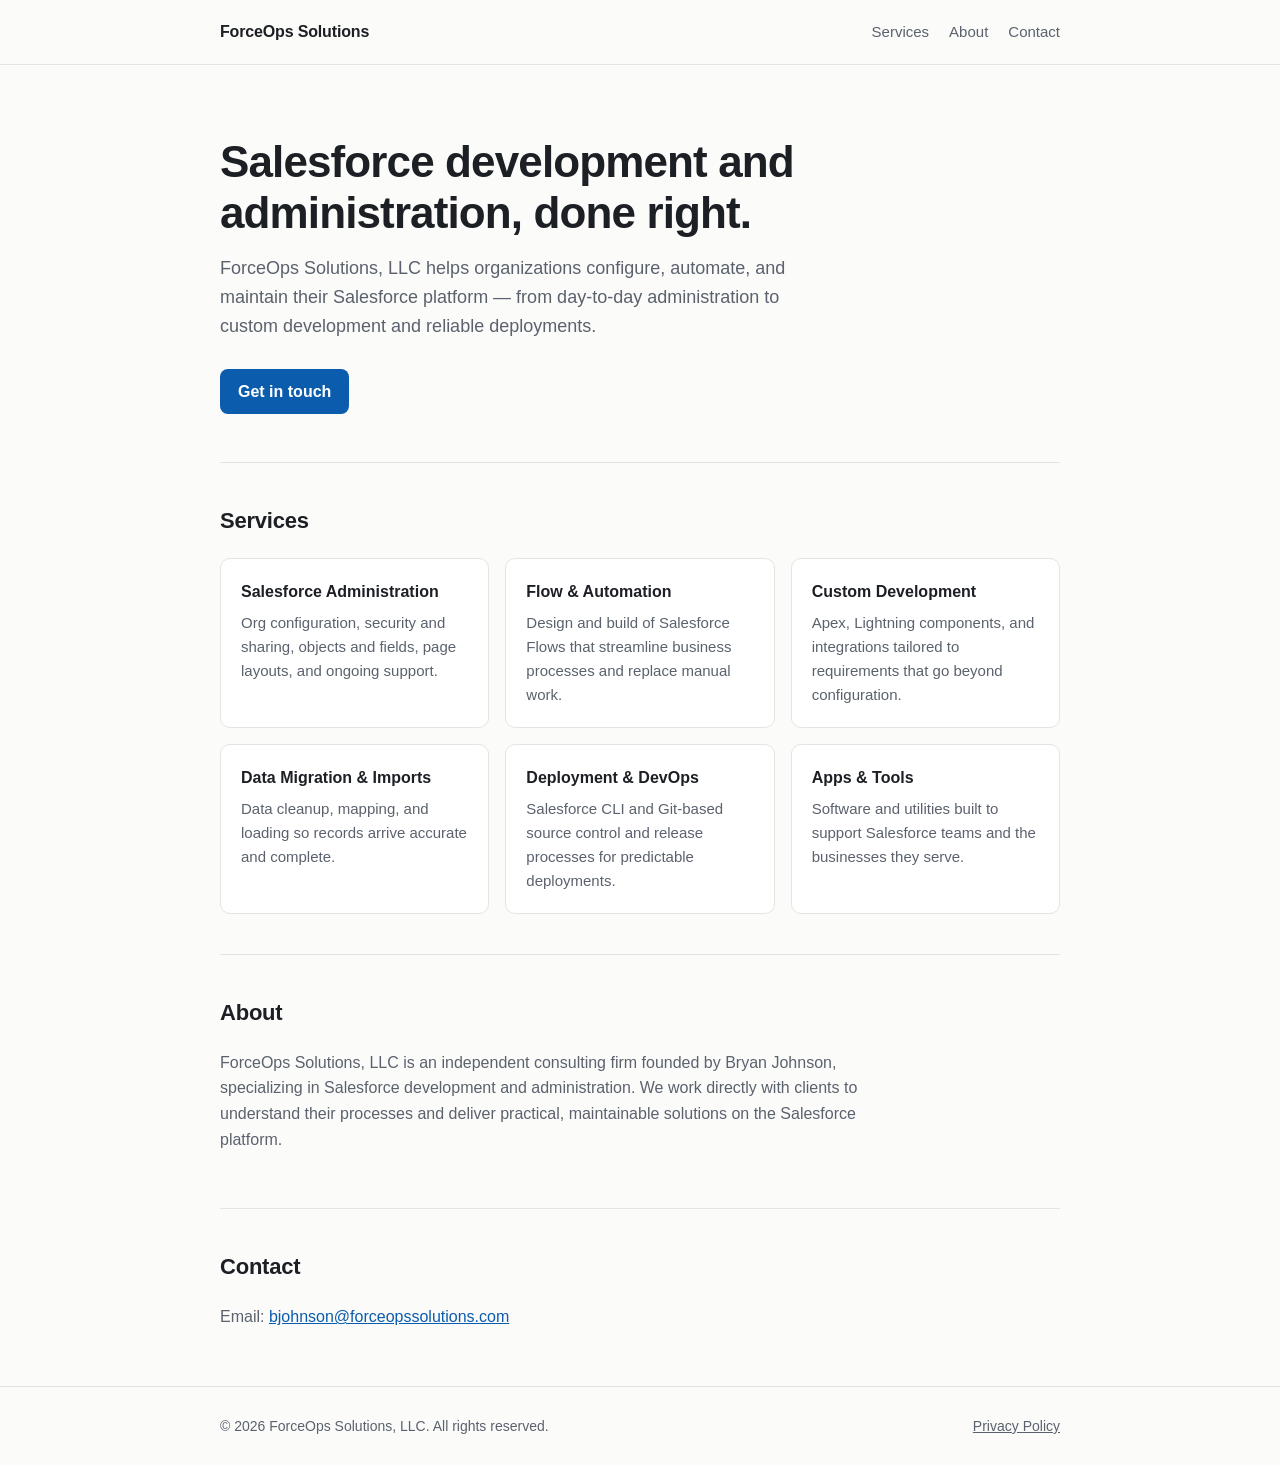
==== index.html @ 9b919244 "Add site homepage and privacy policy" ====
<!doctype html>
<html lang="en">
<head>
<meta charset="utf-8">
<meta name="viewport" content="width=device-width, initial-scale=1">
<title>ForceOps Solutions, LLC — Salesforce Consulting</title>
<meta name="description" content="ForceOps Solutions, LLC provides Salesforce development, administration, automation, and data services.">
<link rel="stylesheet" href="styles.css">
</head>
<body>
<header><div class="wrap">
  <a class="brand" href="./">ForceOps Solutions</a>
  <nav><a href="#services">Services</a><a href="#about">About</a><a href="#contact">Contact</a></nav>
</div></header>

<main class="wrap">
  <div class="hero">
    <h1>Salesforce development and administration, done right.</h1>
    <p>ForceOps Solutions, LLC helps organizations configure, automate, and maintain their Salesforce platform — from day-to-day administration to custom development and reliable deployments.</p>
    <a class="btn" href="mailto:bjohnson@forceopssolutions.com">Get in touch</a>
  </div>

  <section id="services">
    <h2>Services</h2>
    <div class="grid">
      <div class="card"><h3>Salesforce Administration</h3><p>Org configuration, security and sharing, objects and fields, page layouts, and ongoing support.</p></div>
      <div class="card"><h3>Flow &amp; Automation</h3><p>Design and build of Salesforce Flows that streamline business processes and replace manual work.</p></div>
      <div class="card"><h3>Custom Development</h3><p>Apex, Lightning components, and integrations tailored to requirements that go beyond configuration.</p></div>
      <div class="card"><h3>Data Migration &amp; Imports</h3><p>Data cleanup, mapping, and loading so records arrive accurate and complete.</p></div>
      <div class="card"><h3>Deployment &amp; DevOps</h3><p>Salesforce CLI and Git-based source control and release processes for predictable deployments.</p></div>
      <div class="card"><h3>Apps &amp; Tools</h3><p>Software and utilities built to support Salesforce teams and the businesses they serve.</p></div>
    </div>
  </section>

  <section id="about">
    <h2>About</h2>
    <div class="prose">
      <p>ForceOps Solutions, LLC is an independent consulting firm founded by Bryan Johnson, specializing in Salesforce development and administration. We work directly with clients to understand their processes and deliver practical, maintainable solutions on the Salesforce platform.</p>
    </div>
  </section>

  <section id="contact">
    <h2>Contact</h2>
    <div class="prose">
      <p>Email: <a href="mailto:bjohnson@forceopssolutions.com">bjohnson@forceopssolutions.com</a></p>
    </div>
  </section>
</main>

<footer><div class="wrap">
  <span>&copy; <span id="y">2026</span> ForceOps Solutions, LLC. All rights reserved.</span>
  <a href="privacy.html">Privacy Policy</a>
</div></footer>
<script>document.getElementById('y').textContent=new Date().getFullYear()</script>
</body>
</html>
---- styles.css ----
:root{--bg:#fbfbfa;--fg:#1c1f24;--muted:#5b626d;--line:#e4e4e1;--accent:#0b5cad;--card:#ffffff}
@media (prefers-color-scheme:dark){:root{--bg:#121417;--fg:#e8eaed;--muted:#a0a7b1;--line:#2a2e34;--accent:#6aa9ec;--card:#181b1f}}
*{box-sizing:border-box}
html{-webkit-text-size-adjust:100%}
body{margin:0;background:var(--bg);color:var(--fg);font:16px/1.6 -apple-system,BlinkMacSystemFont,"Segoe UI",Roboto,Helvetica,Arial,sans-serif}
a{color:var(--accent)}
.wrap{max-width:880px;margin:0 auto;padding:0 20px}
header{border-bottom:1px solid var(--line)}
header .wrap{display:flex;justify-content:space-between;align-items:center;height:64px}
.brand{font-weight:650;letter-spacing:-.01em;color:var(--fg);text-decoration:none}
nav a{color:var(--muted);text-decoration:none;margin-left:20px;font-size:15px}
nav a:hover{color:var(--fg)}
.hero{padding:72px 0 48px}
.hero h1{font-size:clamp(30px,5vw,44px);line-height:1.15;letter-spacing:-.02em;margin:0 0 16px}
.hero p{font-size:18px;color:var(--muted);max-width:620px;margin:0 0 28px}
.btn{display:inline-block;background:var(--accent);color:#fff;padding:10px 18px;border-radius:8px;text-decoration:none;font-weight:550}
section{padding:40px 0;border-top:1px solid var(--line)}
h2{font-size:22px;letter-spacing:-.01em;margin:0 0 20px}
.grid{display:grid;grid-template-columns:repeat(auto-fit,minmax(240px,1fr));gap:16px}
.card{background:var(--card);border:1px solid var(--line);border-radius:10px;padding:20px}
.card h3{font-size:16px;margin:0 0 6px}
.card p{margin:0;color:var(--muted);font-size:15px}
.prose{max-width:680px}
.prose p,.prose li{color:var(--muted)}
.prose h2{margin-top:32px}
footer{border-top:1px solid var(--line);padding:28px 0;color:var(--muted);font-size:14px}
footer .wrap{display:flex;flex-wrap:wrap;gap:12px;justify-content:space-between}
footer a{color:var(--muted)}
@media (max-width:520px){nav a{margin-left:14px}}
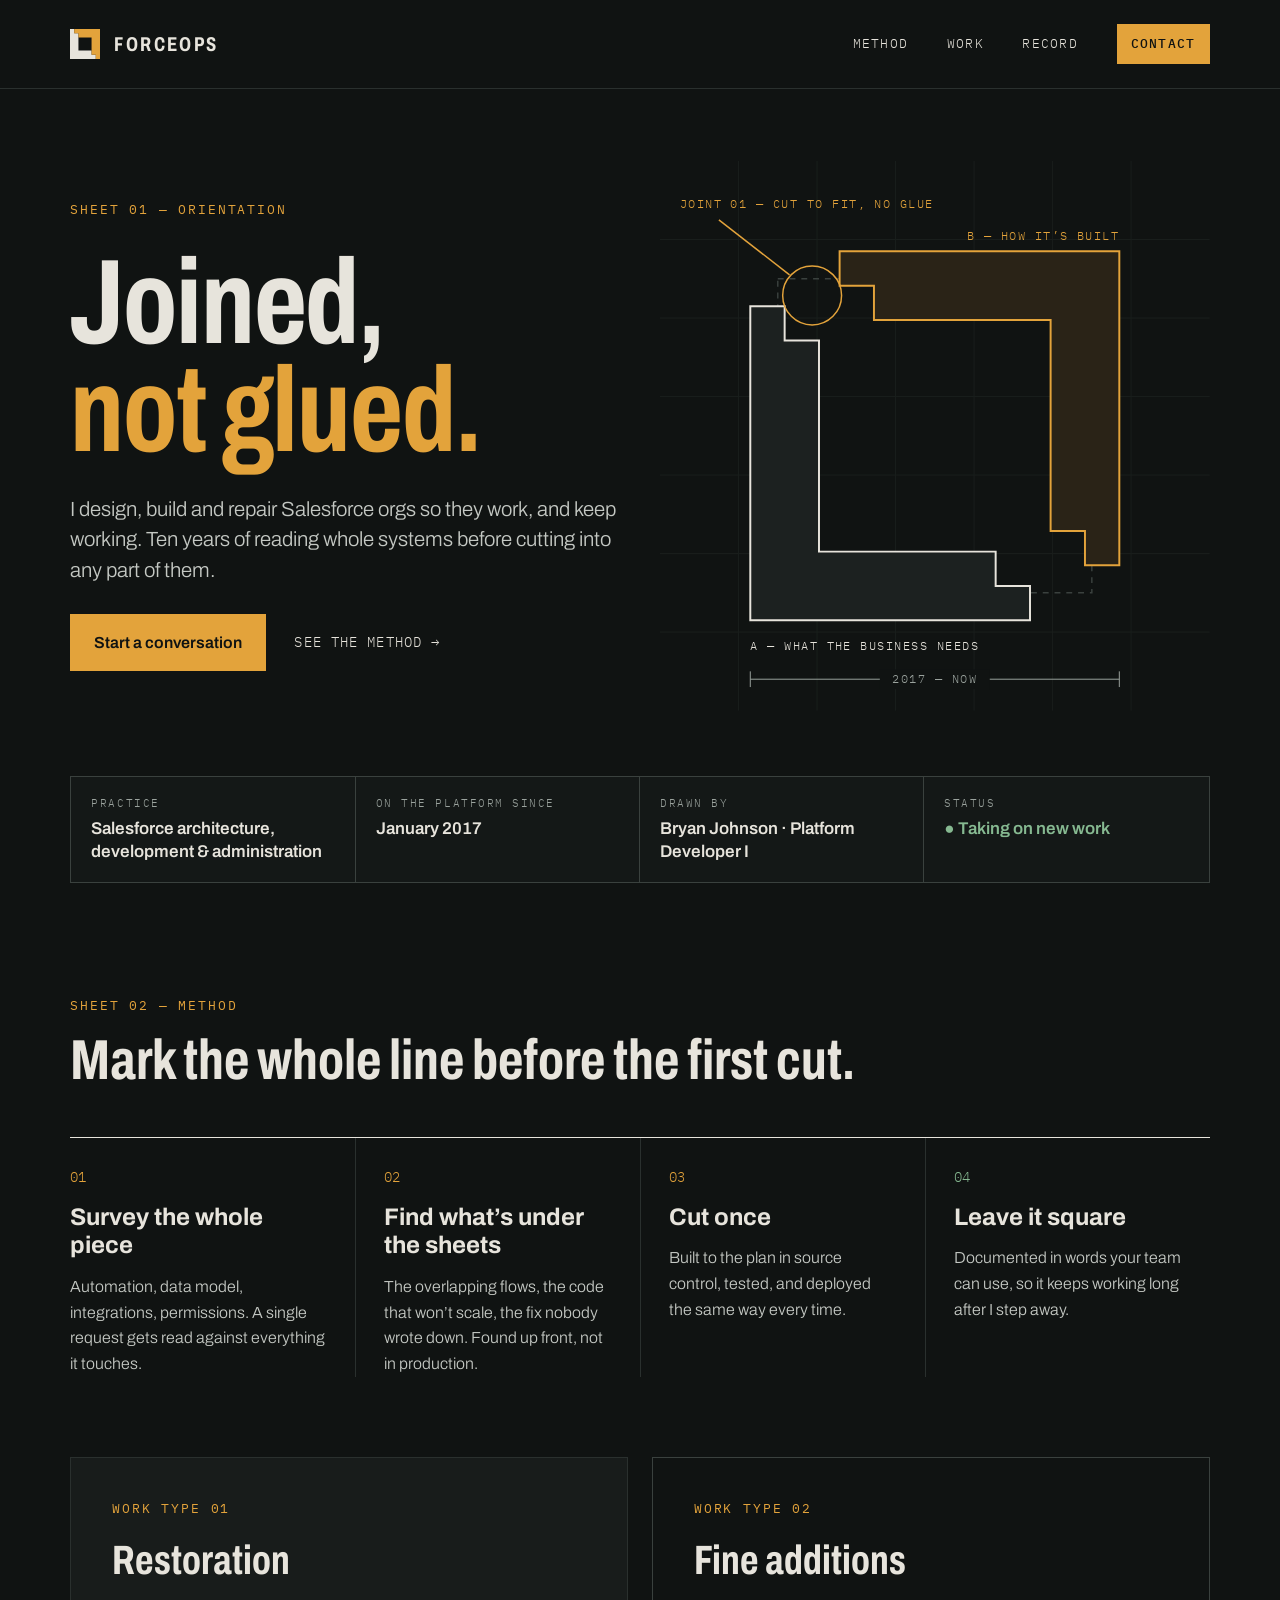
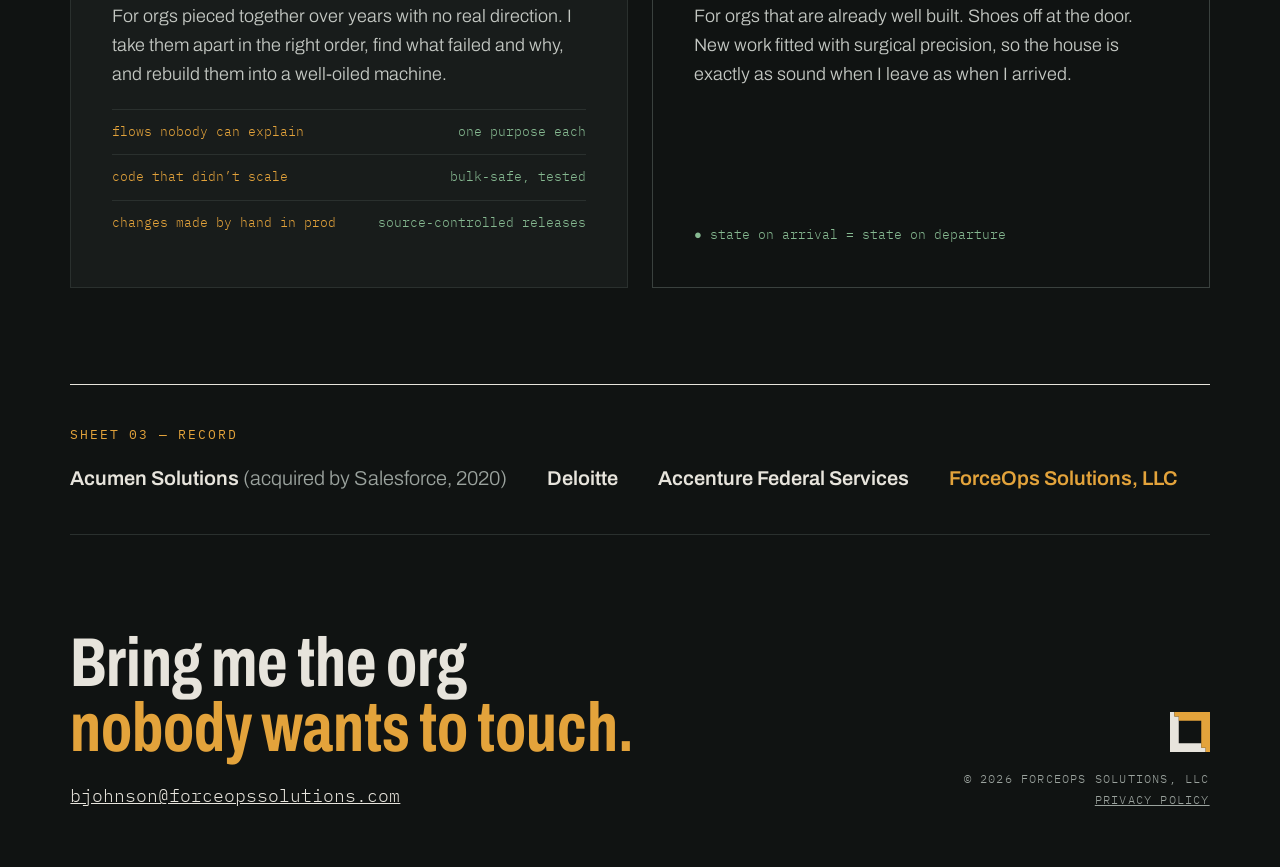
==== commit f81c5f58: "Brand site: joined, not glued" ====
--- a/index.html
+++ b/index.html
@@ -3,54 +3,152 @@
 <head>
 <meta charset="utf-8">
 <meta name="viewport" content="width=device-width, initial-scale=1">
-<title>ForceOps Solutions, LLC — Salesforce Consulting</title>
-<meta name="description" content="ForceOps Solutions, LLC provides Salesforce development, administration, automation, and data services.">
+<title>ForceOps Solutions — Salesforce, joined not glued</title>
+<meta name="description" content="Salesforce architecture, development and administration by Bryan Johnson. Orgs designed, built and repaired so they work, and keep working.">
+<meta name="theme-color" content="#101312">
+<meta property="og:type" content="website">
+<meta property="og:title" content="ForceOps Solutions — Joined, not glued.">
+<meta property="og:description" content="Salesforce architecture, development and administration. Orgs that work, and keep working.">
+<meta property="og:url" content="https://forceopssolutions.com/">
+<meta property="og:image" content="https://forceopssolutions.com/og.png">
+<link rel="canonical" href="https://forceopssolutions.com/">
+<link rel="icon" href="favicon.svg" type="image/svg+xml">
+<link rel="icon" href="favicon-32.png" sizes="32x32" type="image/png">
+<link rel="apple-touch-icon" href="apple-touch-icon.png">
+<link rel="preconnect" href="https://fonts.googleapis.com">
+<link rel="preconnect" href="https://fonts.gstatic.com" crossorigin>
+<link rel="stylesheet" href="https://fonts.googleapis.com/css2?family=Archivo:wdth,wght@62..125,300..800&family=IBM+Plex+Mono:wght@400;500&display=swap">
 <link rel="stylesheet" href="styles.css">
 </head>
 <body>
-<header><div class="wrap">
-  <a class="brand" href="./">ForceOps Solutions</a>
-  <nav><a href="#services">Services</a><a href="#about">About</a><a href="#contact">Contact</a></nav>
-</div></header>
+<a class="skip" href="#main">Skip to content</a>
 
-<main class="wrap">
-  <div class="hero">
-    <h1>Salesforce development and administration, done right.</h1>
-    <p>ForceOps Solutions, LLC helps organizations configure, automate, and maintain their Salesforce platform — from day-to-day administration to custom development and reliable deployments.</p>
-    <a class="btn" href="mailto:bjohnson@forceopssolutions.com">Get in touch</a>
+<header class="site-header">
+  <div class="wrap">
+    <a class="brand" href="./" aria-label="ForceOps Solutions, home">
+      <svg viewBox="0 0 64 64" aria-hidden="true"><path d="M0 0H9V9H18V46H46V55H55V64H0Z" fill="#E7E4DC"/><path d="M64 64H55V55H46V18H18V9H9V0H64Z" fill="#E3A33B"/></svg>
+      <span>FORCEOPS</span>
+    </a>
+    <nav class="site-nav" aria-label="Primary">
+      <a class="secondary" href="#method">METHOD</a>
+      <a class="secondary" href="#work">WORK</a>
+      <a class="secondary" href="#record">RECORD</a>
+      <a class="cta" href="#contact">CONTACT</a>
+    </nav>
   </div>
+</header>
 
-  <section id="services">
-    <h2>Services</h2>
-    <div class="grid">
-      <div class="card"><h3>Salesforce Administration</h3><p>Org configuration, security and sharing, objects and fields, page layouts, and ongoing support.</p></div>
-      <div class="card"><h3>Flow &amp; Automation</h3><p>Design and build of Salesforce Flows that streamline business processes and replace manual work.</p></div>
-      <div class="card"><h3>Custom Development</h3><p>Apex, Lightning components, and integrations tailored to requirements that go beyond configuration.</p></div>
-      <div class="card"><h3>Data Migration &amp; Imports</h3><p>Data cleanup, mapping, and loading so records arrive accurate and complete.</p></div>
-      <div class="card"><h3>Deployment &amp; DevOps</h3><p>Salesforce CLI and Git-based source control and release processes for predictable deployments.</p></div>
-      <div class="card"><h3>Apps &amp; Tools</h3><p>Software and utilities built to support Salesforce teams and the businesses they serve.</p></div>
+<main id="main">
+  <section class="hero" aria-labelledby="hero-title">
+    <div class="wrap">
+      <div class="hero-copy">
+        <p class="label">Sheet 01 — Orientation</p>
+        <h1 id="hero-title">Joined,<br><em>not glued.</em></h1>
+        <p class="lede">I design, build and repair Salesforce orgs so they work, and keep working. Ten years of reading whole systems before cutting into any part of them.</p>
+        <div class="actions">
+          <a class="button" href="mailto:bjohnson@forceopssolutions.com">Start a conversation</a>
+          <a class="text-link" href="#method">SEE THE METHOD →</a>
+        </div>
+      </div>
+      <div class="drawing">
+        <svg viewBox="0 0 560 560" role="img" aria-labelledby="drawing-title">
+          <title id="drawing-title">Exploded drawing of the ForceOps joint: member A, what the business needs, and member B, how it’s built, cut to fit with no glue.</title>
+          <g stroke="#1A1F1D" stroke-width="1">
+            <line x1="0" y1="80" x2="560" y2="80"/><line x1="0" y1="160" x2="560" y2="160"/><line x1="0" y1="240" x2="560" y2="240"/><line x1="0" y1="320" x2="560" y2="320"/><line x1="0" y1="400" x2="560" y2="400"/><line x1="0" y1="480" x2="560" y2="480"/>
+            <line x1="80" y1="0" x2="80" y2="560"/><line x1="160" y1="0" x2="160" y2="560"/><line x1="240" y1="0" x2="240" y2="560"/><line x1="320" y1="0" x2="320" y2="560"/><line x1="400" y1="0" x2="400" y2="560"/><line x1="480" y1="0" x2="480" y2="560"/>
+          </g>
+          <g transform="translate(120,120)">
+            <rect x="0" y="0" width="320" height="320" fill="none" stroke="#3A413E" stroke-width="1.5" stroke-dasharray="6 6"/>
+            <path transform="translate(-28,28)" d="M0 0H35V35H70V250H250V285H285V320H0Z" fill="#1C2120" stroke="#E7E4DC" stroke-width="2"/>
+            <path transform="translate(28,-28)" d="M320 320H285V285H250V70H70V35H35V0H320Z" fill="#2A2317" stroke="#E3A33B" stroke-width="2"/>
+            <circle cx="35" cy="17" r="30" fill="none" stroke="#E3A33B" stroke-width="1.5"/>
+            <line x1="12" y1="-4" x2="-60" y2="-60" stroke="#E3A33B" stroke-width="1.5"/>
+            <g font-family="IBM Plex Mono, monospace" font-size="12" letter-spacing="1.5">
+              <text x="-100" y="-72" fill="#E3A33B">JOINT 01 — CUT TO FIT, NO GLUE</text>
+              <text x="-28" y="378" fill="#E7E4DC">A — WHAT THE BUSINESS NEEDS</text>
+              <text x="348" y="-40" text-anchor="end" fill="#E3A33B">B — HOW IT’S BUILT</text>
+            </g>
+            <line x1="-28" y1="408" x2="348" y2="408" stroke="#9BA39E"/>
+            <line x1="-28" y1="400" x2="-28" y2="416" stroke="#9BA39E"/>
+            <line x1="348" y1="400" x2="348" y2="416" stroke="#9BA39E"/>
+            <rect x="104" y="398" width="112" height="20" fill="#101312"/>
+            <text x="160" y="412" text-anchor="middle" font-family="IBM Plex Mono, monospace" font-size="12" letter-spacing="1.5" fill="#9BA39E">2017 — NOW</text>
+          </g>
+        </svg>
+      </div>
     </div>
   </section>
 
-  <section id="about">
-    <h2>About</h2>
-    <div class="prose">
-      <p>ForceOps Solutions, LLC is an independent consulting firm founded by Bryan Johnson, specializing in Salesforce development and administration. We work directly with clients to understand their processes and deliver practical, maintainable solutions on the Salesforce platform.</p>
+  <div class="wrap">
+    <dl class="titleblock">
+      <div><dt>PRACTICE</dt><dd>Salesforce architecture, development &amp; administration</dd></div>
+      <div><dt>ON THE PLATFORM SINCE</dt><dd>January 2017</dd></div>
+      <div><dt>DRAWN BY</dt><dd>Bryan Johnson · Platform Developer I</dd></div>
+      <div><dt>STATUS</dt><dd class="status">● Taking on new work</dd></div>
+    </dl>
+  </div>
+
+  <section class="method" id="method" aria-labelledby="method-title">
+    <div class="wrap">
+      <div class="section-head">
+        <p class="label">Sheet 02 — Method</p>
+        <h2 id="method-title">Mark the whole line before the first cut.</h2>
+      </div>
+      <ol class="steps">
+        <li><span class="num">01</span><h3>Survey the whole piece</h3><p>Automation, data model, integrations, permissions. A single request gets read against everything it touches.</p></li>
+        <li><span class="num">02</span><h3>Find what’s under the sheets</h3><p>The overlapping flows, the code that won’t scale, the fix nobody wrote down. Found up front, not in production.</p></li>
+        <li><span class="num">03</span><h3>Cut once</h3><p>Built to the plan in source control, tested, and deployed the same way every time.</p></li>
+        <li><span class="num">04</span><h3>Leave it square</h3><p>Documented in words your team can use, so it keeps working long after I step away.</p></li>
+      </ol>
     </div>
   </section>
 
-  <section id="contact">
-    <h2>Contact</h2>
-    <div class="prose">
-      <p>Email: <a href="mailto:bjohnson@forceopssolutions.com">bjohnson@forceopssolutions.com</a></p>
+  <section class="work" id="work" aria-label="Kinds of work">
+    <div class="wrap">
+      <article class="work-card filled">
+        <p class="label">Work type 01</p>
+        <h3>Restoration</h3>
+        <p>For orgs pieced together over years with no real direction. I take them apart in the right order, find what failed and why, and rebuild them into a well-oiled machine.</p>
+        <ul class="findings" aria-label="Common findings and what they become">
+          <li><span class="before">flows nobody can explain</span><span class="after">one purpose each</span></li>
+          <li><span class="before">code that didn’t scale</span><span class="after">bulk-safe, tested</span></li>
+          <li><span class="before">changes made by hand in prod</span><span class="after">source-controlled releases</span></li>
+        </ul>
+      </article>
+      <article class="work-card">
+        <p class="label">Work type 02</p>
+        <h3>Fine additions</h3>
+        <p>For orgs that are already well built. Shoes off at the door. New work fitted with surgical precision, so the house is exactly as sound when I leave as when I arrived.</p>
+        <p class="state">● state on arrival = state on departure</p>
+      </article>
     </div>
   </section>
+
+  <div class="wrap">
+    <section class="record" id="record" aria-labelledby="record-title">
+      <p class="label" id="record-title">Sheet 03 — Record</p>
+      <ul>
+        <li>Acumen Solutions <span class="note">(acquired by Salesforce, 2020)</span></li>
+        <li>Deloitte</li>
+        <li>Accenture Federal Services</li>
+        <li class="current">ForceOps Solutions, LLC</li>
+      </ul>
+    </section>
+  </div>
 </main>
 
-<footer><div class="wrap">
-  <span>&copy; <span id="y">2026</span> ForceOps Solutions, LLC. All rights reserved.</span>
-  <a href="privacy.html">Privacy Policy</a>
-</div></footer>
-<script>document.getElementById('y').textContent=new Date().getFullYear()</script>
+<footer class="contact" id="contact">
+  <div class="wrap">
+    <div class="contact-copy">
+      <h2>Bring me the org<br><em>nobody wants to touch.</em></h2>
+      <a class="email" href="mailto:bjohnson@forceopssolutions.com">bjohnson@forceopssolutions.com</a>
+    </div>
+    <div class="colophon">
+      <svg viewBox="0 0 64 64" aria-hidden="true"><path d="M0 0H7V7H14V50H50V57H57V64H0Z" fill="#E7E4DC"/><path d="M64 64H57V57H50V14H14V7H7V0H64Z" fill="#E3A33B"/></svg>
+      <p>© <span id="year">2026</span> ForceOps Solutions, LLC<br><a href="privacy.html">Privacy policy</a></p>
+    </div>
+  </div>
+</footer>
+<script>document.getElementById('year').textContent = new Date().getFullYear();</script>
 </body>
 </html>
--- a/styles.css
+++ b/styles.css
@@ -1,29 +1,163 @@
-:root{--bg:#fbfbfa;--fg:#1c1f24;--muted:#5b626d;--line:#e4e4e1;--accent:#0b5cad;--card:#ffffff}
-@media (prefers-color-scheme:dark){:root{--bg:#121417;--fg:#e8eaed;--muted:#a0a7b1;--line:#2a2e34;--accent:#6aa9ec;--card:#181b1f}}
-*{box-sizing:border-box}
-html{-webkit-text-size-adjust:100%}
-body{margin:0;background:var(--bg);color:var(--fg);font:16px/1.6 -apple-system,BlinkMacSystemFont,"Segoe UI",Roboto,Helvetica,Arial,sans-serif}
-a{color:var(--accent)}
-.wrap{max-width:880px;margin:0 auto;padding:0 20px}
-header{border-bottom:1px solid var(--line)}
-header .wrap{display:flex;justify-content:space-between;align-items:center;height:64px}
-.brand{font-weight:650;letter-spacing:-.01em;color:var(--fg);text-decoration:none}
-nav a{color:var(--muted);text-decoration:none;margin-left:20px;font-size:15px}
-nav a:hover{color:var(--fg)}
-.hero{padding:72px 0 48px}
-.hero h1{font-size:clamp(30px,5vw,44px);line-height:1.15;letter-spacing:-.02em;margin:0 0 16px}
-.hero p{font-size:18px;color:var(--muted);max-width:620px;margin:0 0 28px}
-.btn{display:inline-block;background:var(--accent);color:#fff;padding:10px 18px;border-radius:8px;text-decoration:none;font-weight:550}
-section{padding:40px 0;border-top:1px solid var(--line)}
-h2{font-size:22px;letter-spacing:-.01em;margin:0 0 20px}
-.grid{display:grid;grid-template-columns:repeat(auto-fit,minmax(240px,1fr));gap:16px}
-.card{background:var(--card);border:1px solid var(--line);border-radius:10px;padding:20px}
-.card h3{font-size:16px;margin:0 0 6px}
-.card p{margin:0;color:var(--muted);font-size:15px}
-.prose{max-width:680px}
-.prose p,.prose li{color:var(--muted)}
-.prose h2{margin-top:32px}
-footer{border-top:1px solid var(--line);padding:28px 0;color:var(--muted);font-size:14px}
-footer .wrap{display:flex;flex-wrap:wrap;gap:12px;justify-content:space-between}
-footer a{color:var(--muted)}
-@media (max-width:520px){nav a{margin-left:14px}}
+/* ForceOps Solutions — joinery on console */
+:root {
+  --console: #101312;
+  --console-deep: #0B0D0C;
+  --panel: #181C1B;
+  --panel-2: #141817;
+  --rule: #2A302E;
+  --rule-strong: #3A413E;
+  --readout: #E7E4DC;
+  --body: #C4C8C3;
+  --graphite: #9BA39E;
+  --signal: #E3A33B;
+  --nominal: #86B991;
+  --display: "Archivo", "Helvetica Neue", Arial, sans-serif;
+  --mono: "IBM Plex Mono", ui-monospace, Menlo, monospace;
+  --gutter: clamp(20px, 5.5vw, 80px);
+}
+
+*, *::before, *::after { box-sizing: border-box; }
+html { -webkit-text-size-adjust: 100%; scroll-behavior: smooth; }
+@media (prefers-reduced-motion: reduce) { html { scroll-behavior: auto; } }
+body {
+  margin: 0;
+  background: var(--console);
+  color: var(--readout);
+  font-family: var(--display);
+  font-weight: 300;
+  font-size: 17px;
+  line-height: 1.6;
+  -webkit-font-smoothing: antialiased;
+}
+a { color: var(--readout); }
+a:hover { color: var(--signal); }
+:focus-visible { outline: 2px solid var(--signal); outline-offset: 3px; }
+::selection { background: var(--signal); color: var(--console); }
+img, svg { display: block; max-width: 100%; }
+
+.wrap { padding-left: var(--gutter); padding-right: var(--gutter); max-width: 1440px; margin: 0 auto; }
+.label {
+  font-family: var(--mono);
+  font-weight: 400;
+  font-size: 13px;
+  letter-spacing: 0.14em;
+  text-transform: uppercase;
+  color: var(--signal);
+  margin: 0;
+}
+.mono { font-family: var(--mono); font-weight: 400; }
+.condensed { font-stretch: 72%; font-weight: 700; }
+.skip { position: absolute; left: -9999px; }
+.skip:focus { left: 16px; top: 16px; background: var(--signal); color: var(--console); padding: 8px 12px; z-index: 10; }
+
+/* Header */
+.site-header { border-bottom: 1px solid var(--rule); }
+.site-header .wrap { height: 88px; display: flex; align-items: center; justify-content: space-between; gap: 24px; }
+.brand { display: flex; align-items: center; gap: 14px; text-decoration: none; }
+.brand svg { width: 30px; height: 30px; }
+.brand span { font-size: 20px; font-weight: 700; font-stretch: 72%; letter-spacing: 0.12em; color: var(--readout); }
+.site-nav { display: flex; align-items: center; gap: clamp(20px, 3vw, 40px); font-family: var(--mono); font-size: 13px; letter-spacing: 0.1em; }
+.site-nav a { text-decoration: none; }
+.site-nav .cta { background: var(--signal); color: var(--console); padding: 10px 14px; font-weight: 500; }
+.site-nav .cta:hover { background: var(--readout); color: var(--console); }
+@media (max-width: 720px) { .site-nav .secondary { display: none; } }
+
+/* Hero */
+.hero .wrap { display: grid; grid-template-columns: repeat(2, minmax(0, 1fr)); gap: 40px; align-items: center; padding-top: clamp(48px, 6vw, 72px); padding-bottom: 48px; }
+.hero-copy { display: flex; flex-direction: column; gap: 28px; }
+.hero h1 { margin: 0; font-size: clamp(72px, 9.4vw, 136px); font-weight: 700; font-stretch: 70%; line-height: 0.9; letter-spacing: -0.01em; }
+.hero h1 em { font-style: normal; color: var(--signal); }
+.hero .lede { margin: 0; font-size: clamp(19px, 1.6vw, 22px); line-height: 1.5; color: var(--body); max-width: 34em; }
+.actions { display: flex; flex-wrap: wrap; gap: 20px 28px; align-items: center; }
+.button { display: inline-block; background: var(--signal); color: var(--console); text-decoration: none; padding: 16px 24px; font-size: 16px; font-weight: 600; }
+.button:hover { background: var(--readout); color: var(--console); }
+.text-link { font-family: var(--mono); font-size: 14px; letter-spacing: 0.08em; text-decoration: none; }
+.drawing { display: flex; justify-content: center; }
+.drawing svg { width: 100%; max-width: 600px; height: auto; }
+@media (max-width: 900px) {
+  .hero .wrap { grid-template-columns: 1fr; }
+  .drawing svg { max-width: 460px; }
+}
+
+/* Title block */
+.titleblock { display: grid; grid-template-columns: repeat(4, minmax(0, 1fr)); border: 1px solid var(--rule-strong); background: var(--panel-2); }
+.titleblock > div { padding: 18px 20px; border-right: 1px solid var(--rule-strong); display: flex; flex-direction: column; gap: 6px; }
+.titleblock > div:last-child { border-right: 0; }
+.titleblock dt { font-family: var(--mono); font-size: 11px; letter-spacing: 0.14em; color: var(--graphite); }
+.titleblock dd { margin: 0; font-size: 17px; font-weight: 600; line-height: 1.35; }
+.titleblock .status { color: var(--nominal); }
+@media (max-width: 1000px) {
+  .titleblock { grid-template-columns: repeat(2, minmax(0, 1fr)); }
+  .titleblock > div:nth-child(2) { border-right: 0; }
+  .titleblock > div:nth-child(-n+2) { border-bottom: 1px solid var(--rule-strong); }
+}
+@media (max-width: 560px) {
+  .titleblock { grid-template-columns: 1fr; }
+  .titleblock > div { border-right: 0; border-bottom: 1px solid var(--rule-strong); }
+  .titleblock > div:last-child { border-bottom: 0; }
+}
+
+/* Method */
+.method .wrap { padding-top: clamp(64px, 8vw, 96px); padding-bottom: 80px; display: flex; flex-direction: column; gap: 48px; }
+.section-head { display: flex; flex-direction: column; gap: 16px; }
+h2 { margin: 0; font-size: clamp(40px, 4.4vw, 60px); font-weight: 700; font-stretch: 72%; line-height: 1; }
+.steps { display: grid; grid-template-columns: repeat(4, minmax(0, 1fr)); border-top: 1.5px solid var(--readout); margin: 0; padding: 0; list-style: none; }
+.steps li { padding: 28px 28px 0; border-left: 1px solid var(--rule); display: flex; flex-direction: column; gap: 14px; }
+.steps li:first-child { padding-left: 0; border-left: 0; }
+.steps li:last-child { padding-right: 0; }
+.steps .num { font-family: var(--mono); font-size: 14px; color: var(--signal); }
+.steps li:last-child .num { color: var(--nominal); }
+.steps h3 { margin: 0; font-size: 24px; font-weight: 700; line-height: 1.2; }
+.steps p { margin: 0; font-size: 16px; color: var(--body); }
+@media (max-width: 1000px) {
+  .steps { grid-template-columns: repeat(2, minmax(0, 1fr)); }
+  .steps li { padding: 28px 28px 28px 0; border-left: 0; border-bottom: 1px solid var(--rule); }
+  .steps li:nth-child(even) { padding-left: 28px; border-left: 1px solid var(--rule); }
+}
+@media (max-width: 560px) {
+  .steps { grid-template-columns: 1fr; }
+  .steps li, .steps li:nth-child(even) { padding: 24px 0; border-left: 0; }
+}
+
+/* Work types */
+.work .wrap { padding-bottom: clamp(64px, 8vw, 96px); display: grid; grid-template-columns: repeat(2, minmax(0, 1fr)); gap: 24px; }
+.work-card { padding: clamp(28px, 3.2vw, 44px); display: flex; flex-direction: column; gap: 20px; border: 1px solid var(--rule-strong); }
+.work-card.filled { background: var(--panel); border-color: var(--rule); }
+.work-card h3 { margin: 0; font-size: clamp(36px, 3.2vw, 44px); font-weight: 700; font-stretch: 72%; line-height: 1.05; }
+.work-card p { margin: 0; font-size: 18px; color: var(--body); }
+.findings { margin: 0; padding: 0; list-style: none; border-top: 1px solid var(--rule); font-family: var(--mono); font-size: 13px; }
+.findings li { display: flex; justify-content: space-between; gap: 16px; padding: 12px 0; border-bottom: 1px solid var(--rule); }
+.findings li:last-child { border-bottom: 0; }
+.findings .before { color: var(--signal); }
+.findings .after { color: var(--nominal); text-align: right; }
+.work-card .label, .doc .label { font-size: 13px; color: var(--signal); margin: 0; }
+.work-card .state { margin-top: auto; font-family: var(--mono); font-size: 13px; color: var(--nominal); }
+@media (max-width: 900px) { .work .wrap { grid-template-columns: 1fr; } }
+@media (max-width: 480px) { .findings li { flex-direction: column; gap: 2px; } .findings .after { text-align: left; } }
+
+/* Record */
+.record { display: flex; flex-wrap: wrap; gap: 16px 56px; align-items: baseline; padding: 40px 0; border-top: 1.5px solid var(--readout); border-bottom: 1px solid var(--rule); }
+.record ul { margin: 0; padding: 0; list-style: none; display: flex; flex-wrap: wrap; gap: 12px 40px; font-size: 20px; font-weight: 600; }
+.record .note { font-weight: 300; color: var(--graphite); }
+.record .current { color: var(--signal); }
+
+/* Footer / contact */
+.contact .wrap { padding-top: clamp(64px, 8vw, 96px); padding-bottom: 56px; display: flex; flex-wrap: wrap; justify-content: space-between; align-items: flex-end; gap: 40px; }
+.contact h2 { font-size: clamp(48px, 5.4vw, 80px); font-stretch: 70%; line-height: 0.95; }
+.contact h2 em { font-style: normal; color: var(--signal); }
+.contact-copy { display: flex; flex-direction: column; gap: 20px; }
+.email { font-family: var(--mono); font-size: clamp(16px, 1.4vw, 18px); overflow-wrap: anywhere; }
+.colophon { display: flex; flex-direction: column; align-items: flex-end; gap: 16px; }
+.colophon svg { width: 40px; height: 40px; }
+.colophon p { margin: 0; font-family: var(--mono); font-size: 12px; letter-spacing: 0.1em; color: var(--graphite); text-align: right; line-height: 1.8; text-transform: uppercase; }
+.colophon a { color: var(--graphite); }
+.colophon a:hover { color: var(--signal); }
+@media (max-width: 640px) { .colophon { align-items: flex-start; } .colophon p { text-align: left; } }
+
+/* Document pages (privacy) */
+.doc .wrap { max-width: 860px; padding-top: clamp(48px, 7vw, 88px); padding-bottom: 80px; }
+.doc h1 { margin: 16px 0 8px; font-size: clamp(48px, 6vw, 80px); font-weight: 700; font-stretch: 70%; line-height: 0.95; }
+.doc .meta { font-family: var(--mono); font-size: 13px; color: var(--graphite); margin: 0 0 40px; }
+.doc h2 { font-size: 28px; font-stretch: 72%; margin: 44px 0 12px; }
+.doc p { color: var(--body); margin: 0 0 16px; }
+.doc a { color: var(--signal); }
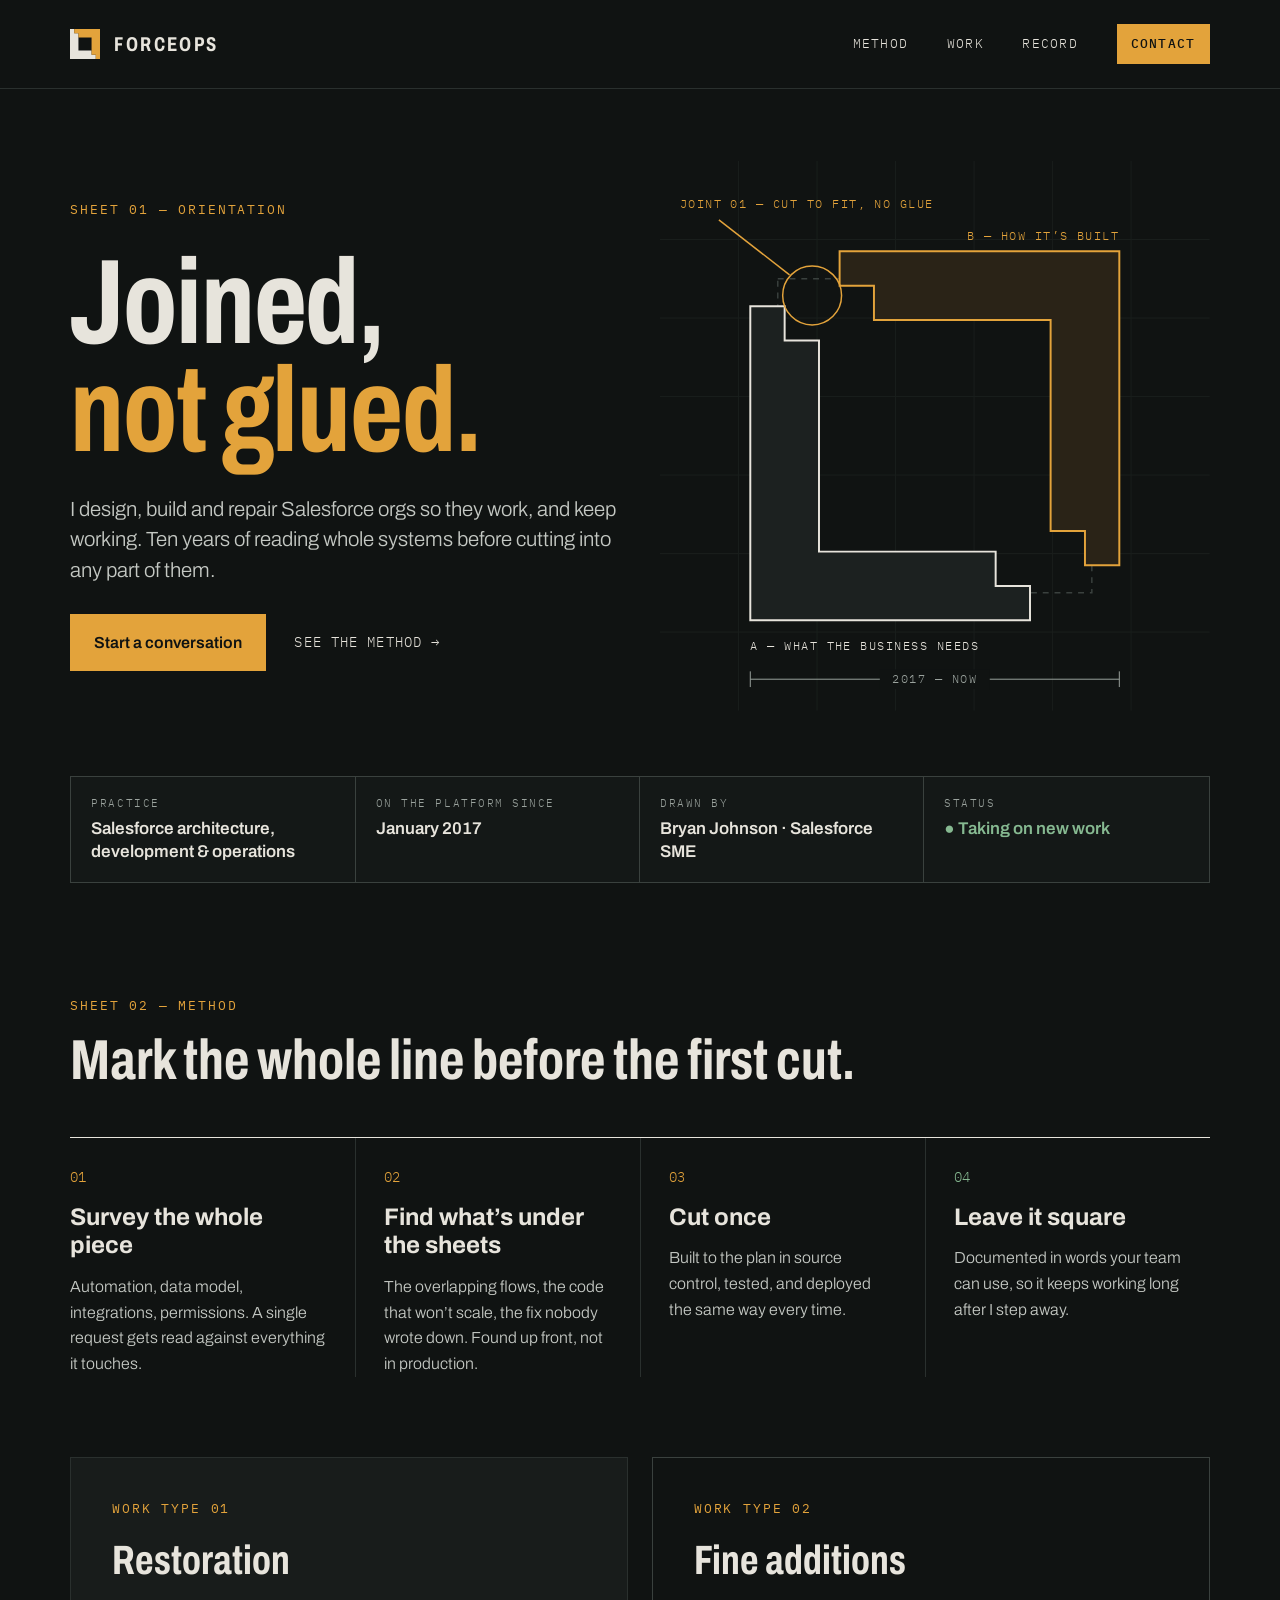
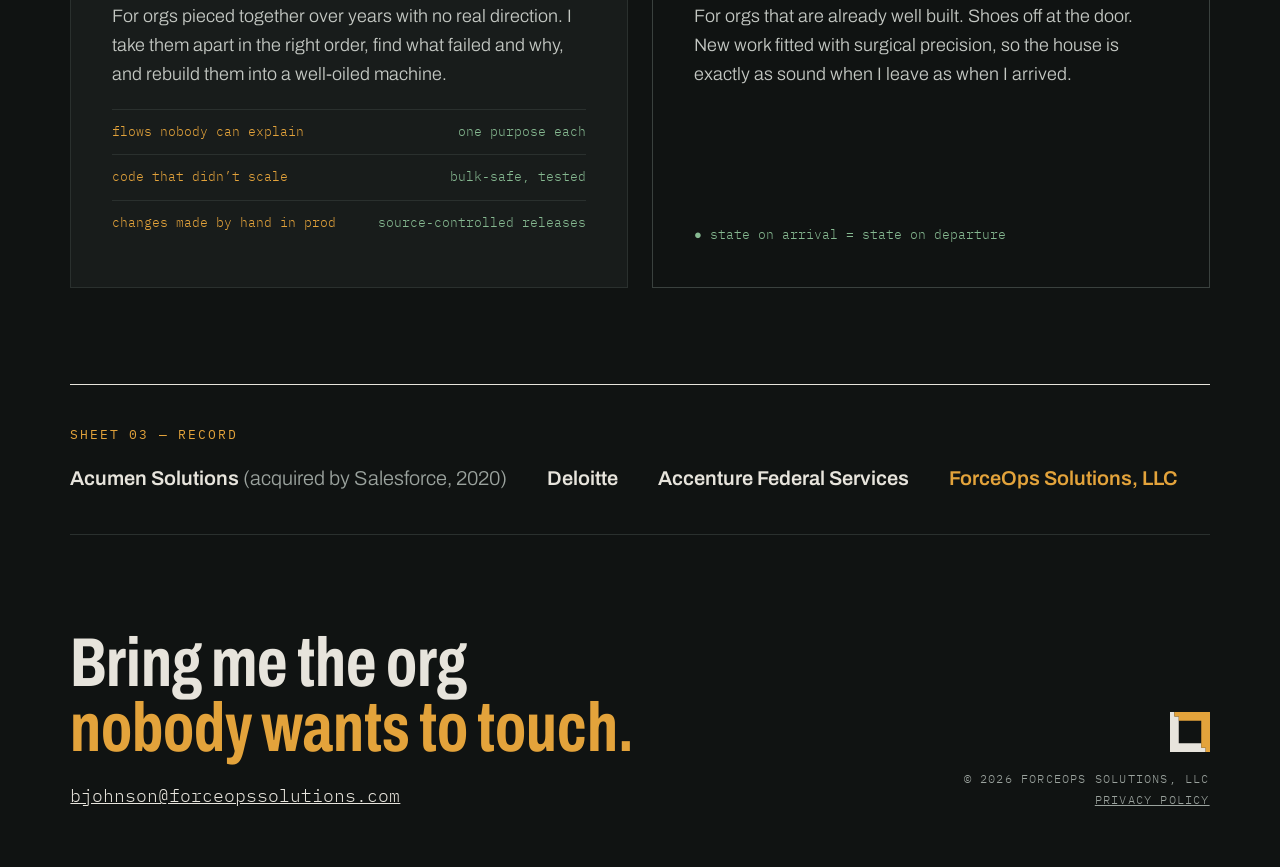
==== commit e500fb17: "minor tweak to home page language; removal of cert" ====
--- a/index.html
+++ b/index.html
@@ -81,9 +81,9 @@
 
   <div class="wrap">
     <dl class="titleblock">
-      <div><dt>PRACTICE</dt><dd>Salesforce architecture, development &amp; administration</dd></div>
+      <div><dt>PRACTICE</dt><dd>Salesforce architecture, development &amp; operations</dd></div>
       <div><dt>ON THE PLATFORM SINCE</dt><dd>January 2017</dd></div>
-      <div><dt>DRAWN BY</dt><dd>Bryan Johnson · Platform Developer I</dd></div>
+      <div><dt>DRAWN BY</dt><dd>Bryan Johnson · Salesforce SME</dd></div>
       <div><dt>STATUS</dt><dd class="status">● Taking on new work</dd></div>
     </dl>
   </div>
